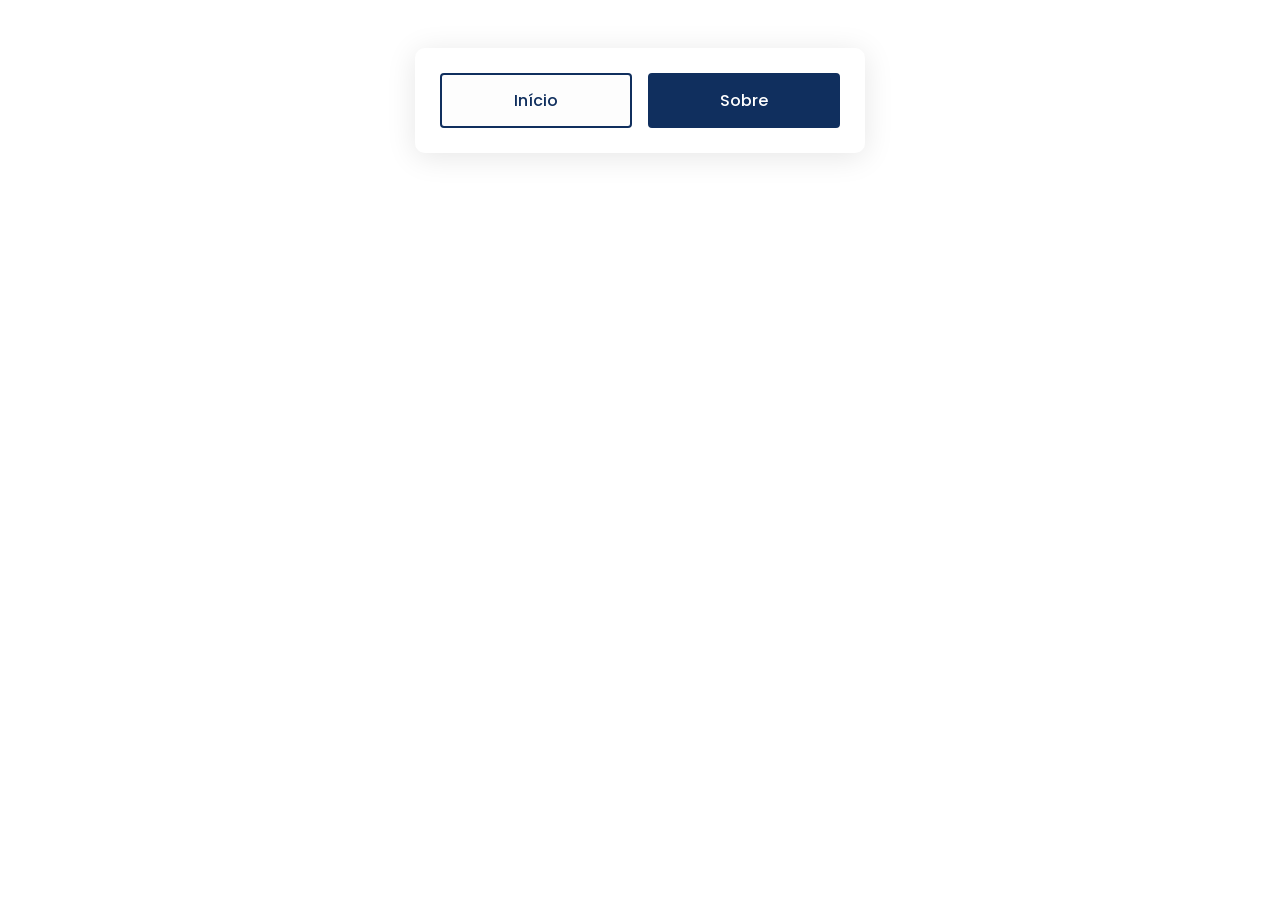
==== assets/pages/sobre.html @ bcf2dbbe "Adicionando menu a pagina Sobre" ====
<!DOCTYPE html>
<html lang="pt-br">

<head>
    <meta charset="UTF-8">
    <meta name="viewport" content="width=device-width, initial-scale=1.0">
    <title>Sobre - To-Do List</title>

    <!--Css do projeto-->
    <link rel="stylesheet" href="../style.css">

    <!--Font-Awesome (Ícones) do projeto-->
    <link rel="stylesheet" href="https://cdnjs.cloudflare.com/ajax/libs/font-awesome/6.1.2/css/all.min.css"
        integrity="sha512-1sCRPdkRXhBV2PBLUdRb4tMg1w2YPf37qatUFeS7zlBy7jJI8Lf4VHwWfZZfpXtYSLy85pkm9GaYVYMfw5BC1A=="
        crossorigin="anonymous" referrerpolicy="no-referrer" />

    <!-- Fonte de Texto do Google Fonts -->
    <link href="https://fonts.googleapis.com/css2?family=Poppins&display=swap" rel="stylesheet">

</head>

<body>
    <nav class="menu-container">
        <ul>
            <li><a href="../../index.html">Início</a></li>
            <li><a href="sobre.html" class="active">Sobre</a></li>
        </ul>
    </nav>

    
</body>
</html>
---- assets/style.css ----
/* Geral */
* {
    padding: 0;
    margin: 0;
    font-family: 'Poppins', sans-serif;
    color: #000000;
    box-sizing: border-box;
}

body {
    background-image: url(../img/noite.jpg);
    background-position: center; /*para posicionar quando eu colocar a minha imagem*/
    background-size: cover; /*se adapta a tela do usuário*/
}

button {
    background-color: #fdfdfd;
    color: #102f5e;
    border: 2px solid #102f5e;
    padding: .3rem .6rem;
    font-size: 1rem;
    cursor: pointer;
    display: flex;
    justify-content: center;
    align-items: center;
    transition: 0.4s;
    border-radius: 4px;
}


button:hover {
    background-color: #102f5e;
    color: #fff;
}

button:hover > i {
    color: #fff;
}

button i {
    color: #102f5e;
    font-weight: bold;
    pointer-events: none;
}

input,
select {
    padding: 0.25rem 0.5rem;
    border-radius: 4px;
}

.hide {
    display: none;
}

/* Menu Navigation */
.menu-container {
    background: rgba(255, 255, 255, 0.1);
    border-radius: 10px;
    backdrop-filter: blur(15px);
    -webkit-backdrop-filter: blur(10px);
    border: 1px solid rgba(255, 255, 255, 0.3);
    box-shadow: 0 4px 30px rgba(0, 0, 0, 0.1);
    max-width: 450px;
    margin: 3rem auto;
    padding: 1.5rem;
}

.menu-container ul {
    list-style: none;
    display: flex;
    justify-content: center;
    gap: 1rem;
    padding: 0;
    margin: 0;
}

.menu-container li {
    flex: 1;
}

.menu-container a {
    display: block;
    text-decoration: none;
    background-color: #fdfdfd;
    color: #102f5e;
    border: 2px solid #102f5e;
    padding: .8rem 1rem;
    font-size: 1rem;
    cursor: pointer;
    text-align: center;
    transition: 0.4s;
    border-radius: 4px;
    font-weight: 500;
}

.menu-container a:hover,
.menu-container a.active {
    background-color: #102f5e;
    color: #fff;
}

/*Todo header*/
.todo-container {
  background: rgba(255, 255, 255, 0.1); /* Transparente */
  border-radius: 10px;
  backdrop-filter: blur(15px); /* Desfoque */
  -webkit-backdrop-filter: blur(10px); /* Safari */
  border: 1px solid rgba(255, 255, 255, 0.3); /* Contorno sutil */
  box-shadow: 0 4px 30px rgba(0, 0, 0, 0.1); /* Sombra */
  max-width: 450px;
  margin: 3rem auto;
  padding: 1.5rem;
}

.todo-container header {
    text-align: center;
    padding: 0 1rem 1rem;
    border-bottom: 1px solid #ccc;
}

/* Todo form*/

#todo-form, #edit-form{
    padding: 1rem;
    border-bottom: 1px solid #ccc;
}

#todo-form p,
#edit-form p {
    margin-bottom: 0.5rem;
    font-weight: bold;
}

.form-control {
    display: flex;
}

.form-control input {
    margin-right: 0.3rem;
}

#edit-cancel-btn {
    margin-top: 1rem;
}

/* Todo toolbar */

#toolbar {
    padding: 1rem;
    border-bottom: 1px solid #ccc;
    display: flex;
}

#toolbar h4 {
    margin-bottom: .5rem;
}

#search {
    border-right: 1px solid #ddd;
    padding-right: 1rem;
    margin-right: 1rem;
    width: 65%;
    display: flex;
    flex-direction: column;
}

#search form {
    display: flex;
}

#search input {
    width: 100%;
    margin-right: 0.3rem;
}

#filter {
    width: 35%;
    display: flex;
    flex-direction: column;
}

#filter select {
    flex: 1;
}

/*Todo List*/

.todo {
    display: flex;
    justify-content: space-around;
    align-items: center;
    padding: 1rem;
    border-bottom: 1px solid #ddd;
    transition: .3s;
}

.todo h3 {
    flex: 1;
    font-size: 0.9rem;
}

.todo button {
    margin-left: .4rem;
}

.done {
    background-color: #395169;
}

.done h3 {
    color: #fff;
    text-decoration: line-through;
    font-style: italic;

}
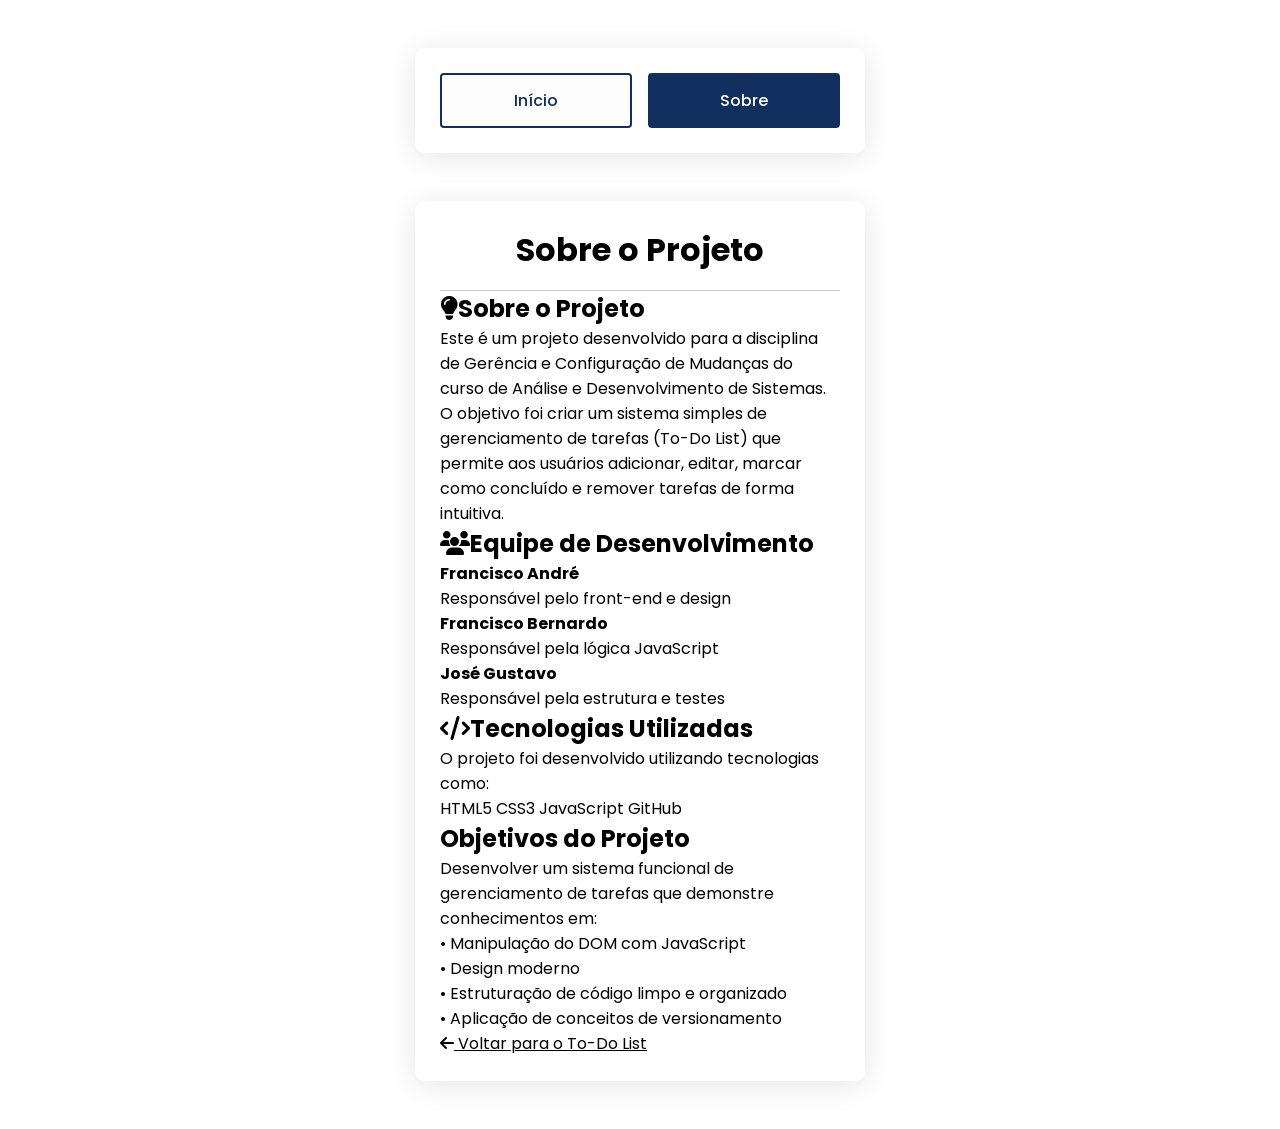
==== commit df3c095f: "Adicionando conteudo na página Sobre" ====
--- a/assets/pages/sobre.html
+++ b/assets/pages/sobre.html
@@ -27,6 +27,60 @@
         </ul>
     </nav>
 
-    
+    <div class="todo-container">
+        <header>
+            <h1>Sobre o Projeto</h1>
+        </header>
+
+        <div class="sobre-section">
+            <h2><i class="fa-solid fa-lightbulb"></i>Sobre o Projeto</h2>
+            <p>Este é um projeto desenvolvido para a disciplina de Gerência e Configuração de Mudanças do curso de Análise e Desenvolvimento de Sistemas.</p>
+            <p>O objetivo foi criar um sistema simples de gerenciamento de tarefas (To-Do List) que permite aos usuários adicionar, editar, marcar como concluído e remover tarefas de forma intuitiva.</p>
+        </div>
+
+        <div class="sobre-section">
+            <h2><i class="fa-solid fa-users"></i>Equipe de Desenvolvimento</h2>
+            <div class="desenvolvedores">
+                <div class="desenvolvedor">
+                    <h4>Francisco André</h4>
+                    <span>Responsável pelo front-end e design</span>
+                </div>
+                <div class="desenvolvedor">
+                    <h4>Francisco Bernardo</h4>
+                    <span>Responsável pela lógica JavaScript</span>
+                </div>
+                <div class="desenvolvedor">
+                    <h4>José Gustavo</h4>
+                    <span>Responsável pela estrutura e testes</span>
+                </div>
+            </div>
+        </div>
+
+        <div class="sobre-section">
+            <h2><i class="fa-solid fa-code"></i>Tecnologias Utilizadas</h2>
+            <p>O projeto foi desenvolvido utilizando tecnologias como:</p>
+            <div class="tecnologias">
+                <span class="tech-tag">HTML5</span>
+                <span class="tech-tag">CSS3</span>
+                <span class="tech-tag">JavaScript</span>
+                <span class="tech-tag">GitHub</span>
+            </div>
+        </div>
+
+        <div class="sobre-section">
+            <h2><i class="fa-solid fa-target"></i>Objetivos do Projeto</h2>
+            <p>Desenvolver um sistema funcional de gerenciamento de tarefas que demonstre conhecimentos em:</p>
+            <p>• Manipulação do DOM com JavaScript<br>
+               • Design moderno<br>
+               • Estruturação de código limpo e organizado<br>
+               • Aplicação de conceitos de versionamento</p>
+        </div>
+
+        <a href="../index.html" class="back-button button">
+            <i class="fa-solid fa-arrow-left"></i>
+            Voltar para o To-Do List
+        </a>
+    </div>
+
 </body>
 </html>
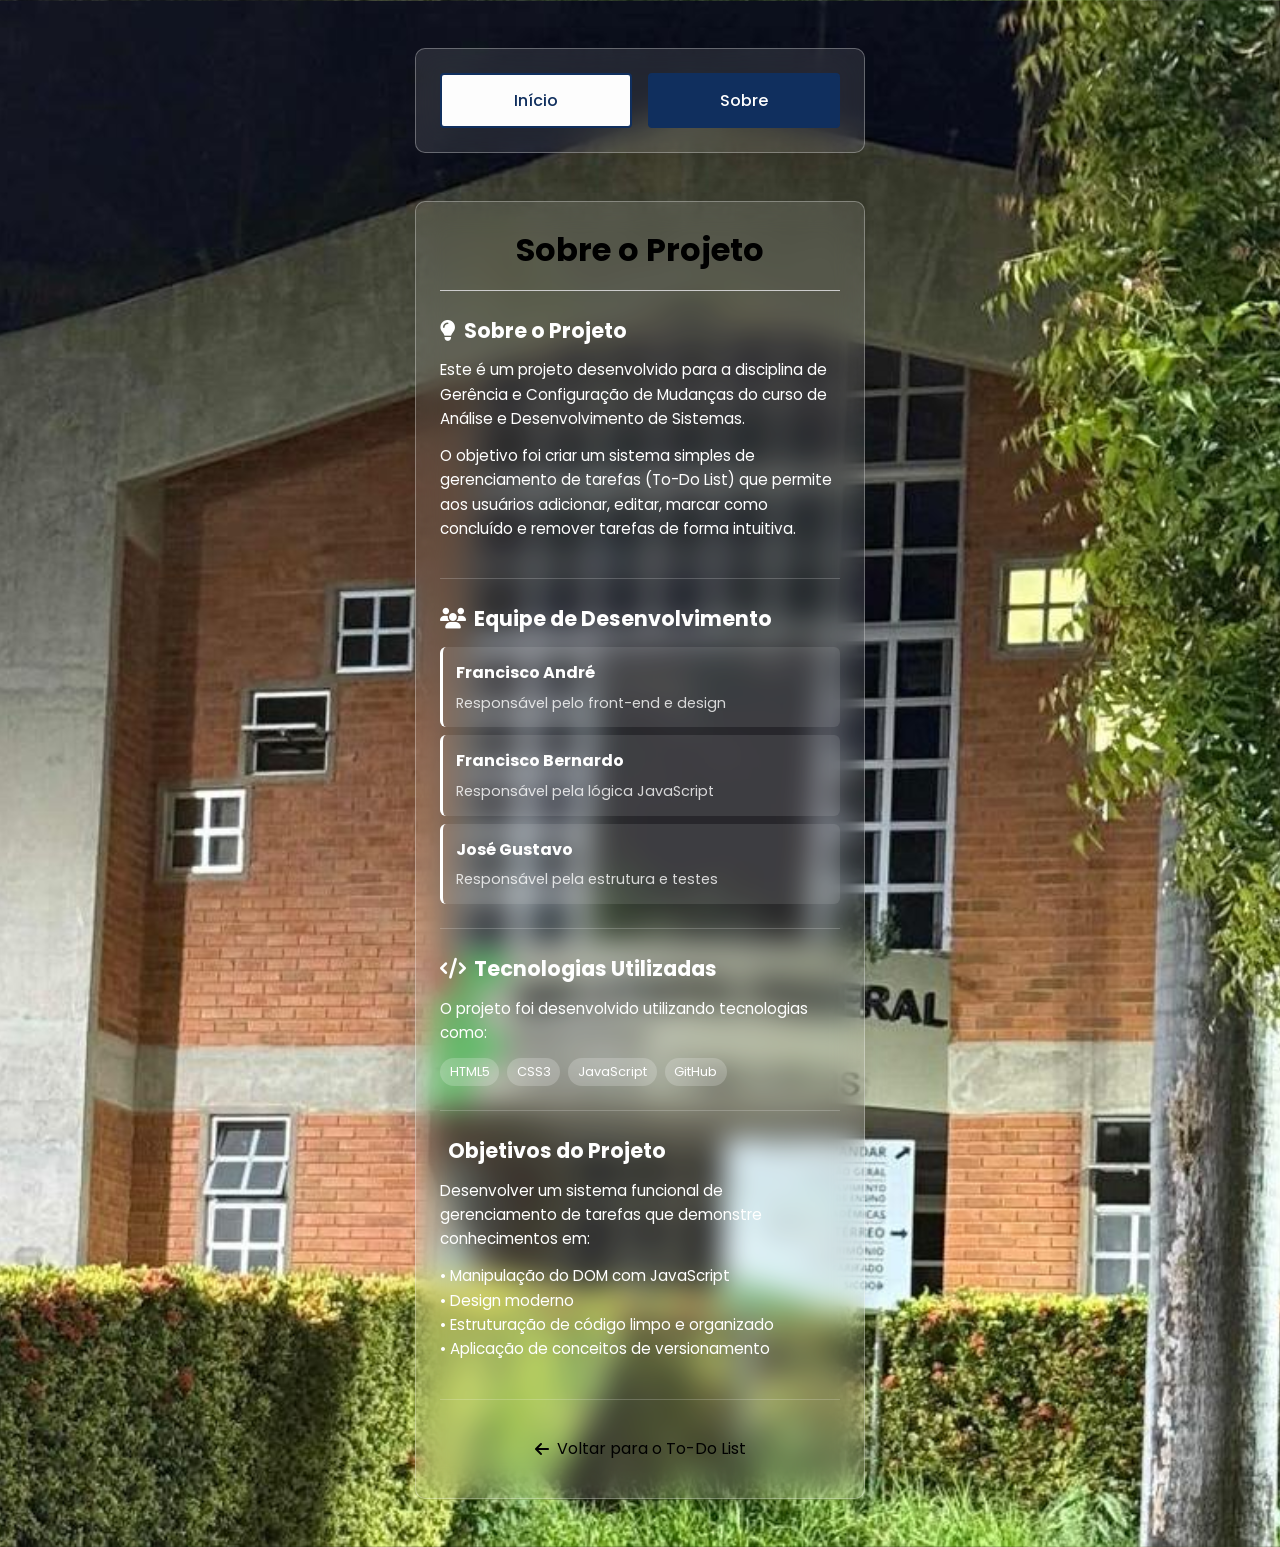
==== commit cc093bc6: "Adicionando e relacionando imagens ao projeto" ====
--- a/assets/pages/sobre.html
+++ b/assets/pages/sobre.html
@@ -7,7 +7,7 @@
     <title>Sobre - To-Do List</title>
 
     <!--Css do projeto-->
-    <link rel="stylesheet" href="../style.css">
+    <link rel="stylesheet" href="../css/style.css">
 
     <!--Font-Awesome (Ícones) do projeto-->
     <link rel="stylesheet" href="https://cdnjs.cloudflare.com/ajax/libs/font-awesome/6.1.2/css/all.min.css"
@@ -17,6 +17,94 @@
     <!-- Fonte de Texto do Google Fonts -->
     <link href="https://fonts.googleapis.com/css2?family=Poppins&display=swap" rel="stylesheet">
 
+    <style>
+        .sobre-section {
+            margin-top: 1.5rem;
+            margin-bottom: 1.5rem;
+            padding-bottom: 1.5rem;
+            border-bottom: 1px solid rgba(255, 255, 255, 0.2);
+        }
+
+        .sobre-section:last-child {
+            border-bottom: none;
+            margin-bottom: 0;
+        }
+
+        .sobre-section h2 {
+            color: #ffffff;
+            margin-bottom: 0.8rem;
+            font-size: 1.3rem;
+            display: flex;
+            align-items: center;
+        }
+
+        .sobre-section h2 i {
+            margin-right: 0.5rem;
+            color: #ffffff;
+        }
+
+        .sobre-section p {
+            color: #ffffff;
+            line-height: 1.6;
+            margin-bottom: 0.8rem;
+            font-size: 0.95rem;
+        }
+
+        .desenvolvedores {
+            display: flex;
+            flex-direction: column;
+            gap: 0.5rem;
+        }
+
+        .desenvolvedor {
+            background: rgba(255, 255, 255, 0.1);
+            padding: 0.8rem;
+            border-radius: 6px;
+            border-left: 3px solid #ffffff;
+        }
+
+        .desenvolvedor h4 {
+            color: #ffffff;
+            margin-bottom: 0.3rem;
+            font-size: 1rem;
+        }
+
+        .desenvolvedor span {
+            color: rgba(255, 255, 255, 0.8);
+            font-size: 0.9rem;
+        }
+
+        .back-button {
+            margin-top: 1.5rem;
+            width: 100%;
+            padding: 0.8rem;
+            text-decoration: none;
+            display: flex;
+            justify-content: center;
+            align-items: center;
+            gap: 0.5rem;
+            border-radius: 6px;
+        }
+
+        .back-button:hover {
+            text-decoration: none;
+        }
+
+        .tecnologias {
+            display: flex;
+            flex-wrap: wrap;
+            gap: 0.5rem;
+            margin-top: 0.5rem;
+        }
+
+        .tech-tag {
+            background: rgba(255, 255, 255, 0.2);
+            padding: 0.3rem 0.6rem;
+            border-radius: 15px;
+            font-size: 0.8rem;
+            color: #ffffff;
+        }
+    </style>
 </head>
 
 <body>
--- a/assets/css/style.css
+++ b/assets/css/style.css
@@ -0,0 +1,216 @@
+/* Geral */
+* {
+    padding: 0;
+    margin: 0;
+    font-family: 'Poppins', sans-serif;
+    color: #000000;
+    box-sizing: border-box;
+}
+
+body {
+    background-image: url(../img/noite.jpg);
+    background-position: center; /*para posicionar quando eu colocar a minha imagem*/
+    background-size: cover; /*se adapta a tela do usuário*/
+}
+
+button {
+    background-color: #fdfdfd;
+    color: #102f5e;
+    border: 2px solid #102f5e;
+    padding: .3rem .6rem;
+    font-size: 1rem;
+    cursor: pointer;
+    display: flex;
+    justify-content: center;
+    align-items: center;
+    transition: 0.4s;
+    border-radius: 4px;
+}
+
+
+button:hover {
+    background-color: #102f5e;
+    color: #fff;
+}
+
+button:hover > i {
+    color: #fff;
+}
+
+button i {
+    color: #102f5e;
+    font-weight: bold;
+    pointer-events: none;
+}
+
+input,
+select {
+    padding: 0.25rem 0.5rem;
+    border-radius: 4px;
+}
+
+.hide {
+    display: none;
+}
+
+/* Menu Navigation */
+.menu-container {
+    background: rgba(255, 255, 255, 0.1);
+    border-radius: 10px;
+    backdrop-filter: blur(15px);
+    -webkit-backdrop-filter: blur(10px);
+    border: 1px solid rgba(255, 255, 255, 0.3);
+    box-shadow: 0 4px 30px rgba(0, 0, 0, 0.1);
+    max-width: 450px;
+    margin: 3rem auto;
+    padding: 1.5rem;
+}
+
+.menu-container ul {
+    list-style: none;
+    display: flex;
+    justify-content: center;
+    gap: 1rem;
+    padding: 0;
+    margin: 0;
+}
+
+.menu-container li {
+    flex: 1;
+}
+
+.menu-container a {
+    display: block;
+    text-decoration: none;
+    background-color: #fdfdfd;
+    color: #102f5e;
+    border: 2px solid #102f5e;
+    padding: .8rem 1rem;
+    font-size: 1rem;
+    cursor: pointer;
+    text-align: center;
+    transition: 0.4s;
+    border-radius: 4px;
+    font-weight: 500;
+}
+
+.menu-container a:hover,
+.menu-container a.active {
+    background-color: #102f5e;
+    color: #fff;
+}
+
+/*Todo header*/
+.todo-container {
+  background: rgba(255, 255, 255, 0.1); /* Transparente */
+  border-radius: 10px;
+  backdrop-filter: blur(15px); /* Desfoque */
+  -webkit-backdrop-filter: blur(10px); /* Safari */
+  border: 1px solid rgba(255, 255, 255, 0.3); /* Contorno sutil */
+  box-shadow: 0 4px 30px rgba(0, 0, 0, 0.1); /* Sombra */
+  max-width: 450px;
+  margin: 3rem auto;
+  padding: 1.5rem;
+}
+
+.todo-container header {
+    text-align: center;
+    padding: 0 1rem 1rem;
+    border-bottom: 1px solid #ccc;
+}
+
+/* Todo form*/
+
+#todo-form, #edit-form{
+    padding: 1rem;
+    border-bottom: 1px solid #ccc;
+}
+
+#todo-form p,
+#edit-form p {
+    margin-bottom: 0.5rem;
+    font-weight: bold;
+}
+
+.form-control {
+    display: flex;
+}
+
+.form-control input {
+    margin-right: 0.3rem;
+}
+
+#edit-cancel-btn {
+    margin-top: 1rem;
+}
+
+/* Todo toolbar */
+
+#toolbar {
+    padding: 1rem;
+    border-bottom: 1px solid #ccc;
+    display: flex;
+}
+
+#toolbar h4 {
+    margin-bottom: .5rem;
+}
+
+#search {
+    border-right: 1px solid #ddd;
+    padding-right: 1rem;
+    margin-right: 1rem;
+    width: 65%;
+    display: flex;
+    flex-direction: column;
+}
+
+#search form {
+    display: flex;
+}
+
+#search input {
+    width: 100%;
+    margin-right: 0.3rem;
+}
+
+#filter {
+    width: 35%;
+    display: flex;
+    flex-direction: column;
+}
+
+#filter select {
+    flex: 1;
+}
+
+/*Todo List*/
+
+.todo {
+    display: flex;
+    justify-content: space-around;
+    align-items: center;
+    padding: 1rem;
+    border-bottom: 1px solid #ddd;
+    transition: .3s;
+}
+
+.todo h3 {
+    flex: 1;
+    font-size: 0.9rem;
+}
+
+.todo button {
+    margin-left: .4rem;
+}
+
+.done {
+    background-color: #395169;
+}
+
+.done h3 {
+    color: #fff;
+    text-decoration: line-through;
+    font-style: italic;
+
+}
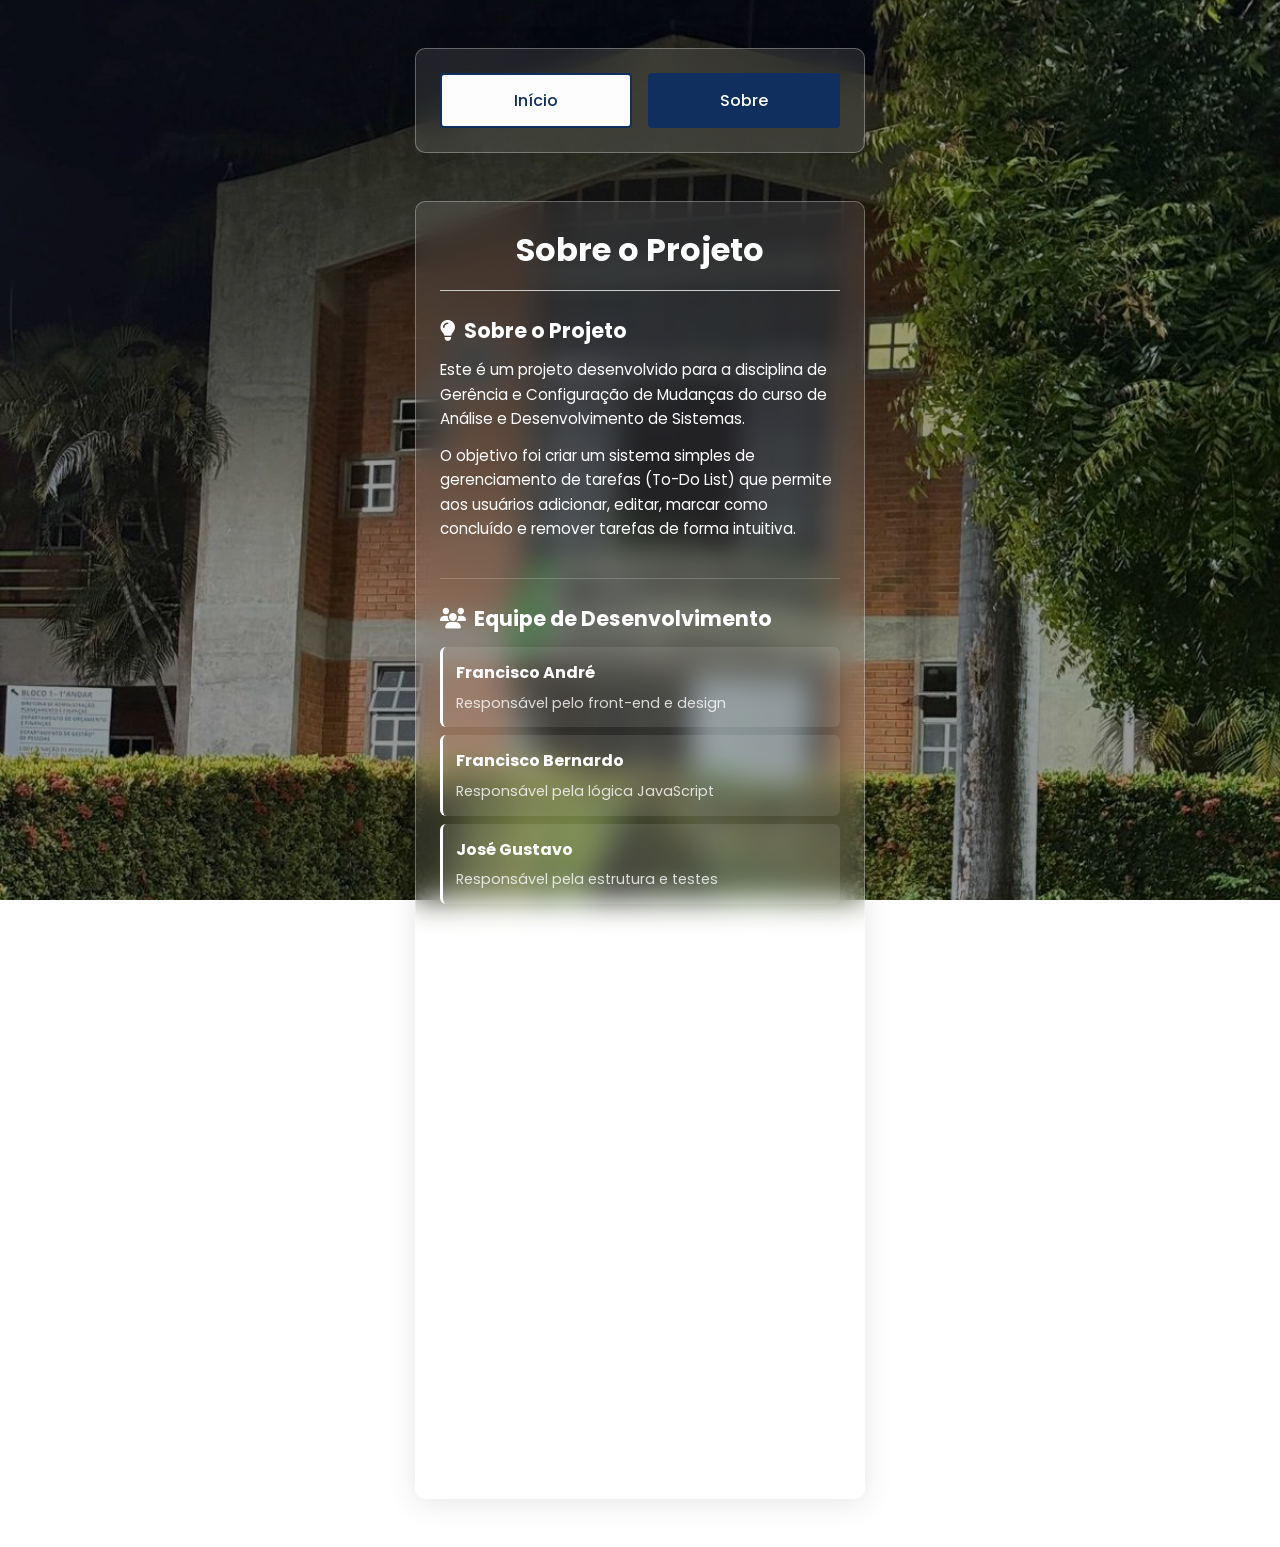
==== commit 4606667e: "Implementando troca automática de fundo por período do dia" ====
--- a/assets/pages/sobre.html
+++ b/assets/pages/sobre.html
@@ -170,5 +170,7 @@
         </a>
     </div>
 
+    <script src="../js/dynamicBackground-pages.js"></script>
+
 </body>
 </html>
--- a/assets/css/style.css
+++ b/assets/css/style.css
@@ -3,14 +3,26 @@
     padding: 0;
     margin: 0;
     font-family: 'Poppins', sans-serif;
-    color: #000000;
+    color: #fff;
     box-sizing: border-box;
 }
 
 body {
     background-image: url(../img/noite.jpg);
-    background-position: center; /*para posicionar quando eu colocar a minha imagem*/
-    background-size: cover; /*se adapta a tela do usuário*/
+    background-position: center; 
+    background-size: cover; 
+    background-attachment: fixed;
+}
+
+body::before {
+    content: "";
+    position: fixed;
+    top: 0;
+    left: 0;
+    width: 100%;
+    height: 100%;
+    background: rgba(0, 0, 0, 0.4); */
+    z-index: -1; 
 }
 
 button {
@@ -170,6 +182,7 @@
 }
 
 #search input {
+    color: #000000;
     width: 100%;
     margin-right: 0.3rem;
 }
@@ -181,7 +194,12 @@
 }
 
 #filter select {
+    color: #000000;
     flex: 1;
+}
+
+#filter-select option {
+  color: black;
 }
 
 /*Todo List*/
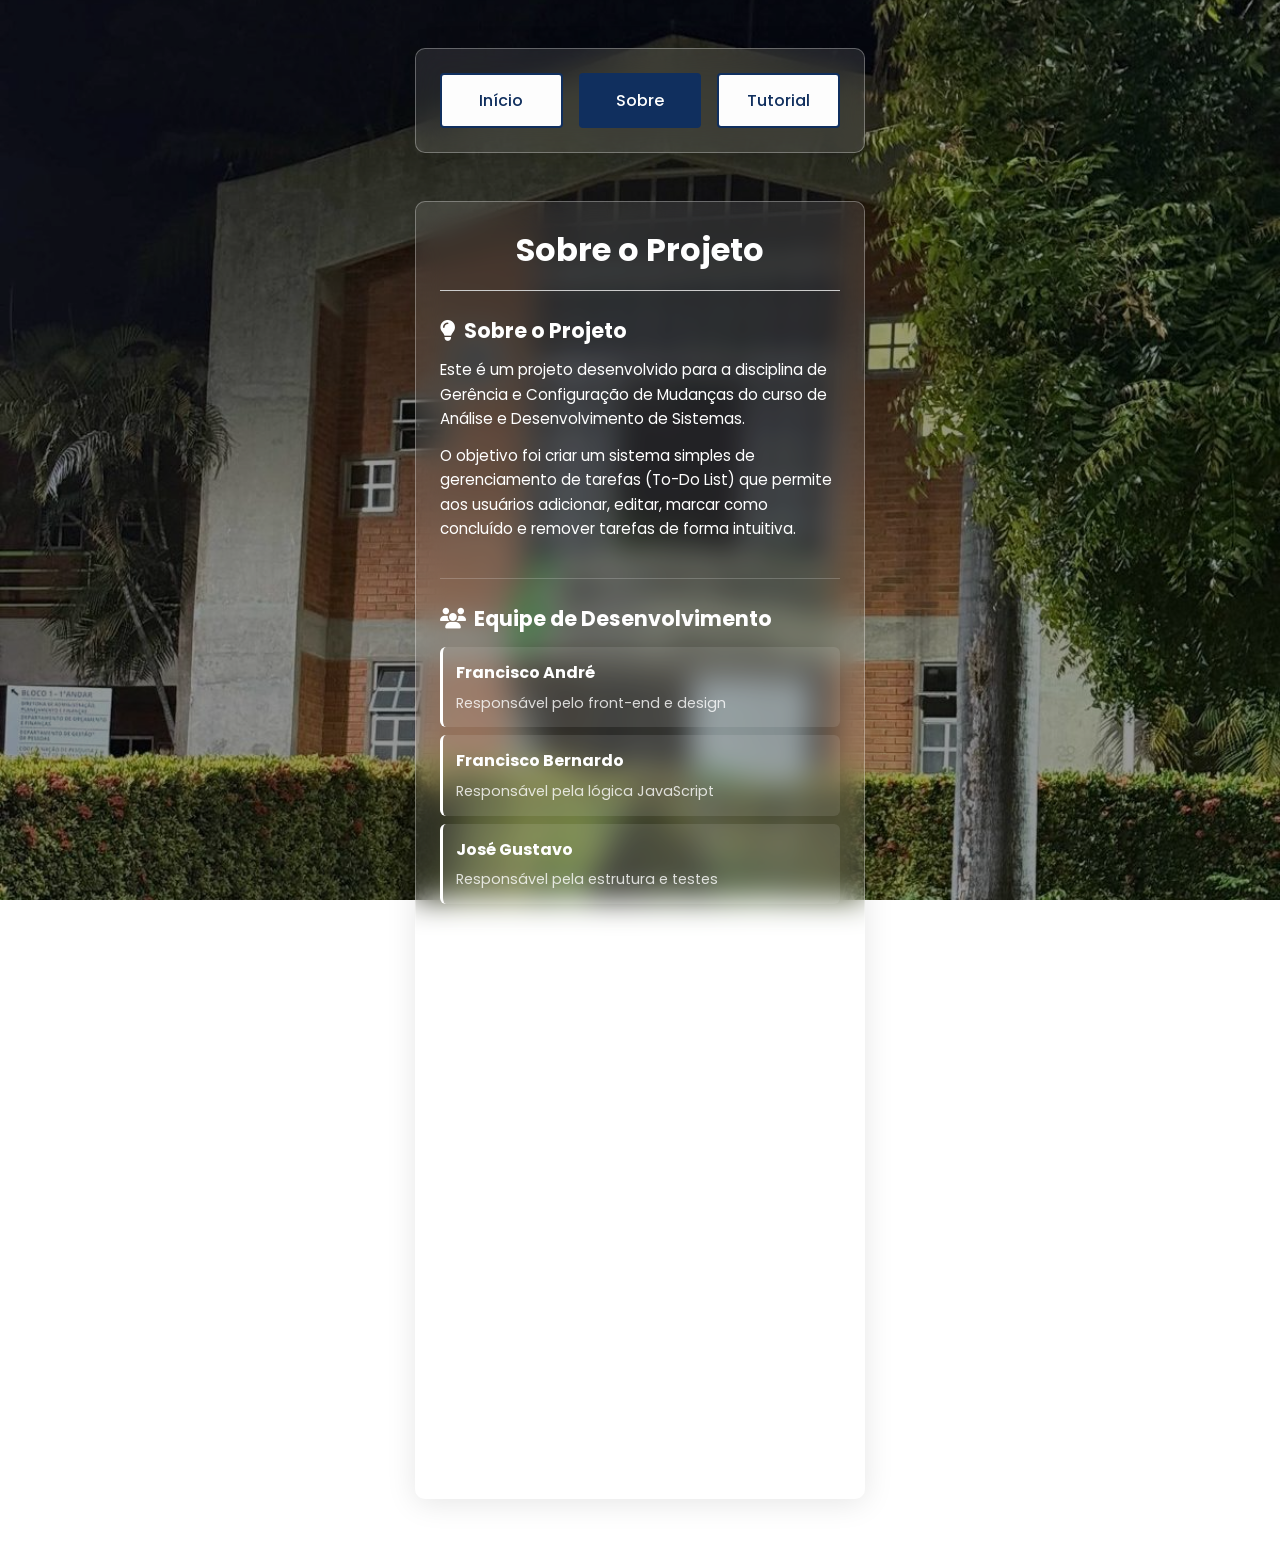
==== commit 8c51d657: "Adicionando página tutorial e implementando-a no menu" ====
--- a/assets/pages/sobre.html
+++ b/assets/pages/sobre.html
@@ -112,6 +112,7 @@
         <ul>
             <li><a href="../../index.html">Início</a></li>
             <li><a href="sobre.html" class="active">Sobre</a></li>
+            <li><a href="tutorial.html">Tutorial</a></li>
         </ul>
     </nav>
 
